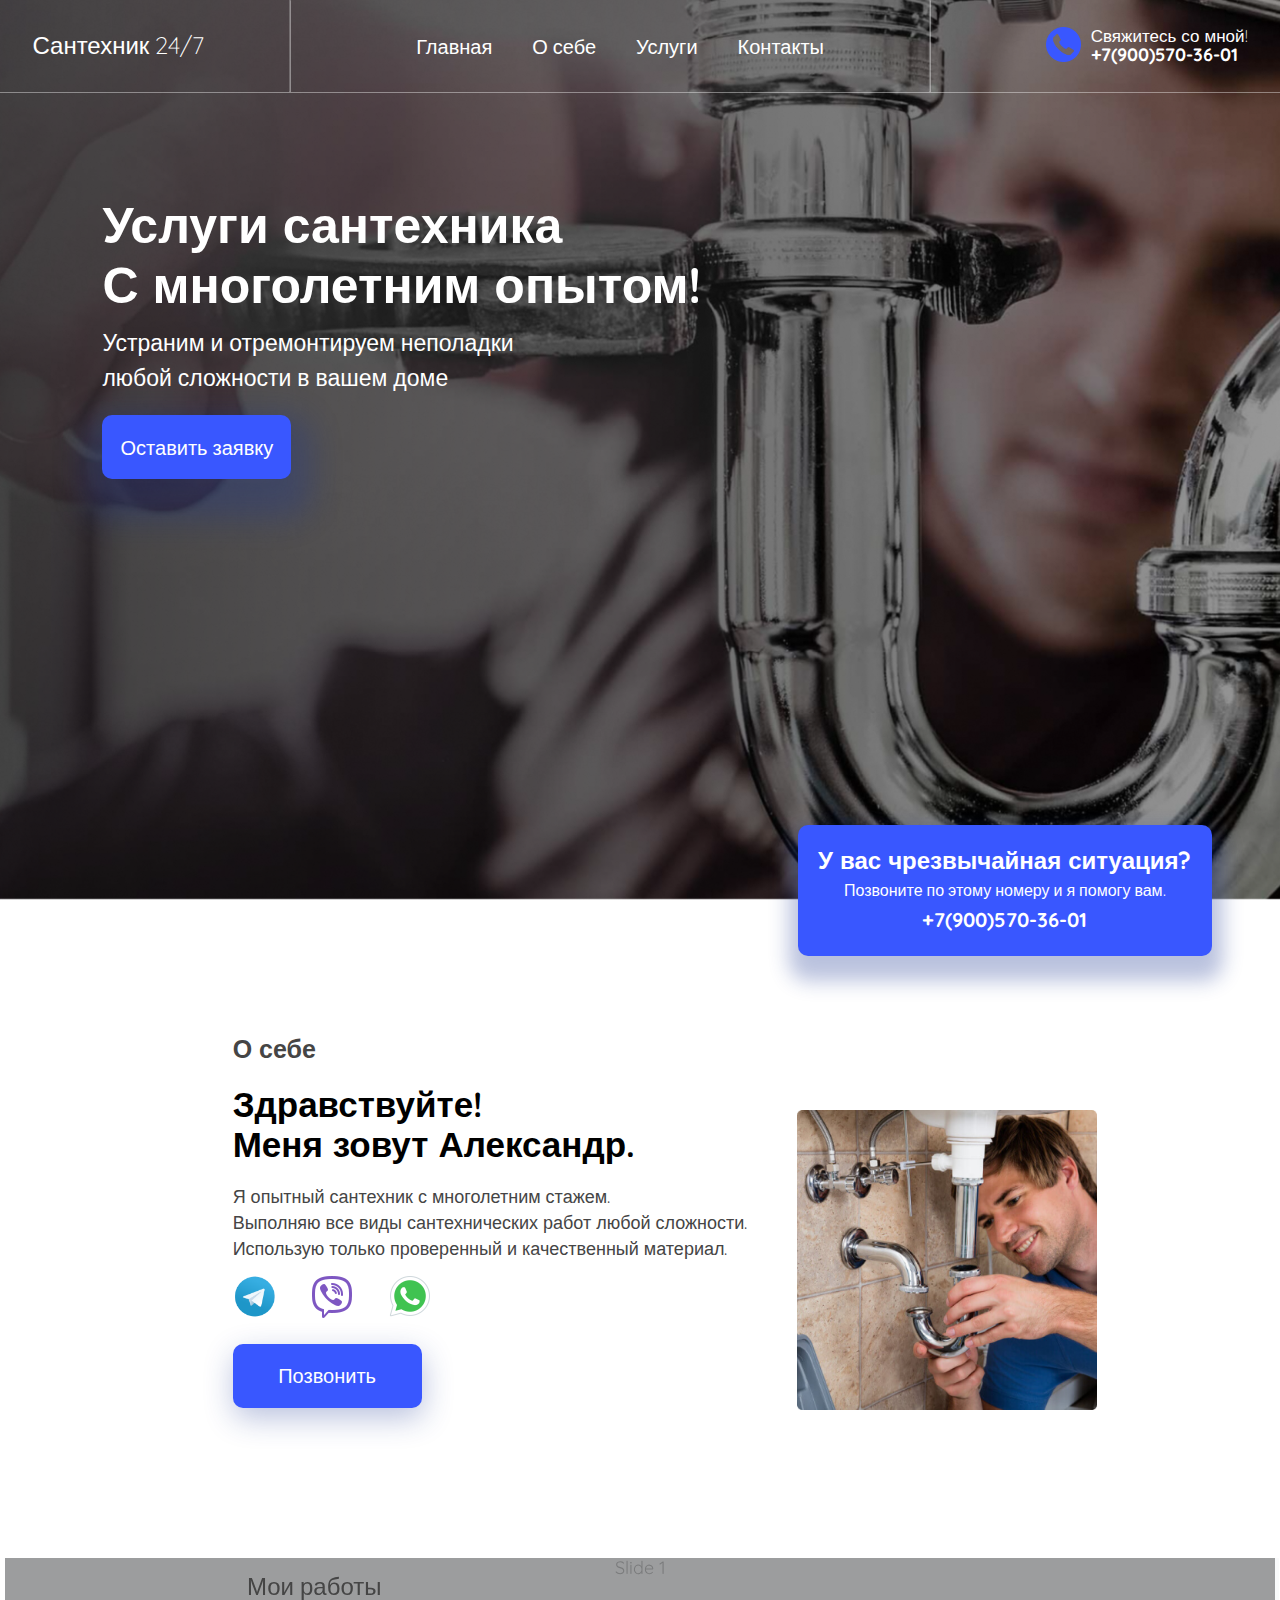
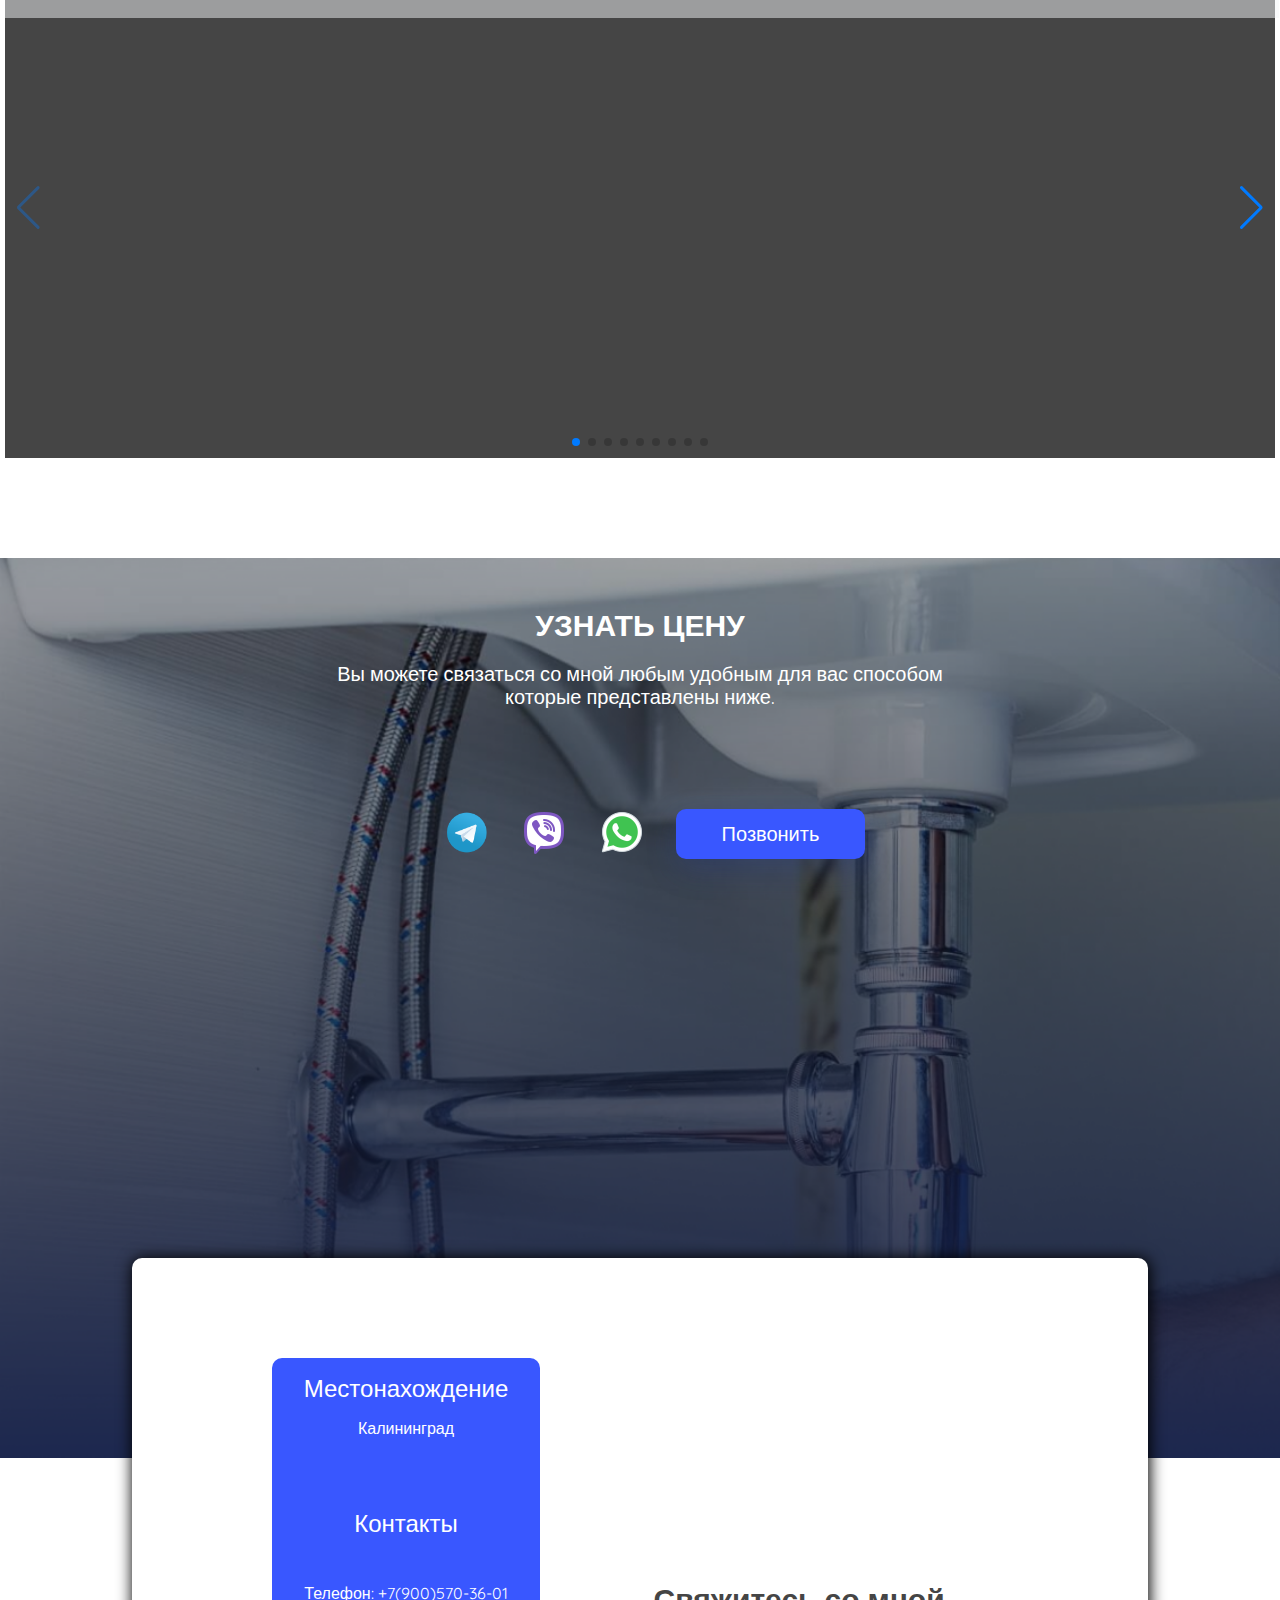
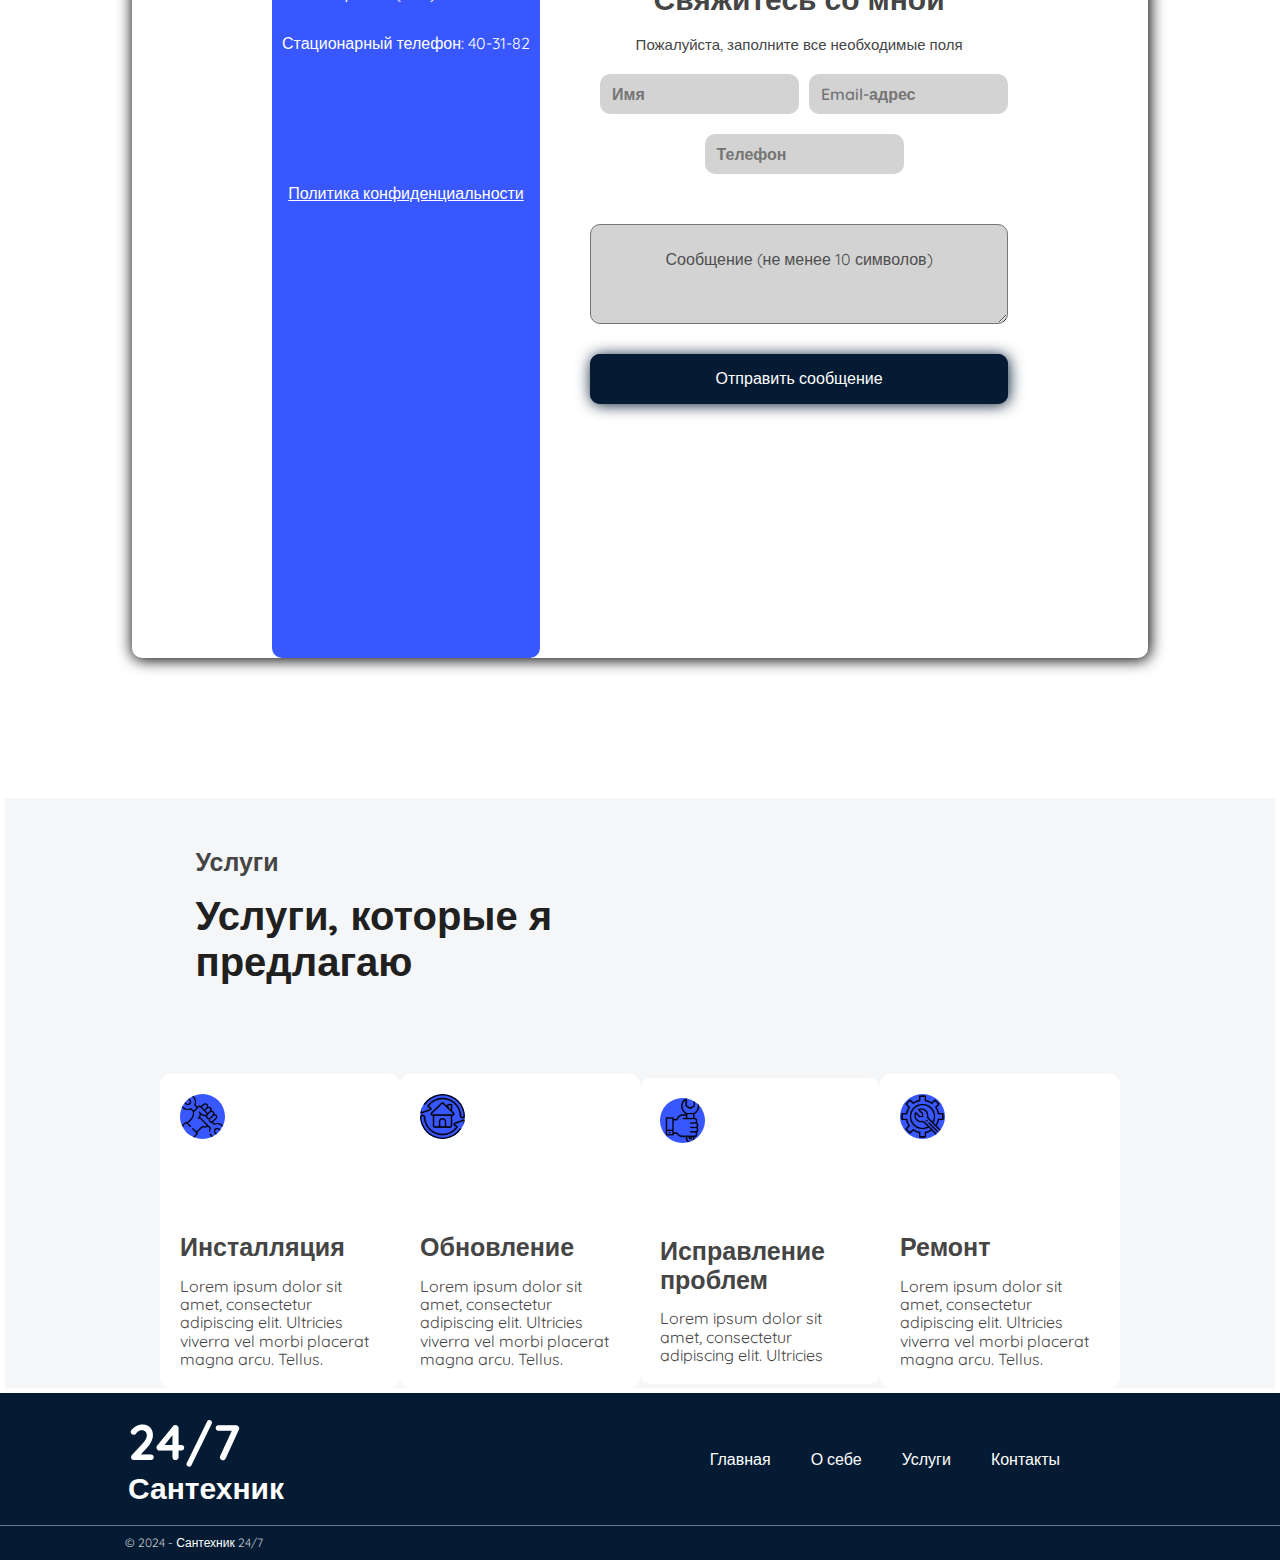
==== index.html @ 9cb9974b "v1" ====
<!DOCTYPE html>
<html xml:lang="ru" lang="ru" class="">
<head>
<meta http-equiv="X-UA-Compatible" content="IE=edge">
<meta name="viewport" content="user-scalable=no, initial-scale=1.0, maximum-scale=1.0, width=device-width">
<meta name="HandheldFriendly" content="true" >
<meta name="MobileOptimized" content="width">
<meta name="apple-mobile-web-app-capable" content="yes">
<title>Сантехник на дом</title>
<meta http-equiv="Content-Type" content="text/html; charset=UTF-8" />
<meta name="robots" content="index, follow" />
<meta name="keywords" content="веб-разработка ,вебдев макс,webdevmax,Верстальщик, веб разработчик, программист, верстка сайтов, заказать сайт, Разработчик Калининград, Веб разработчик Калининград, Верстальщик Калининград, создать сайт Калининград, Сайт с 0, верстка сайта, создание сайта, программист по созданию сайта" />
<meta name="description" content="Разработка лучших сайтов по готовому дизайну или с 0!" />
<link rel="stylesheet" href="/style/normalize.css">
<link rel="stylesheet" href="/style/style.css">
<link rel="stylesheet" href="/feedback/styleForm/form.css">
<link rel="stylesheet" href="/style/media.css">
<link rel="preconnect" href="https://fonts.googleapis.com">
<link rel="preconnect" href="https://fonts.gstatic.com" crossorigin>
<link href="https://fonts.googleapis.com/css2?family=Lora:wght@500;600&family=Nanum+Myeongjo&family=Open+Sans:ital,wght@0,300;0,400;1,300;1,400&family=Playfair+Display&family=Quicksand&display=swap" rel="stylesheet">
<link rel="stylesheet" href="https://cdn.jsdelivr.net/npm/swiper@11/swiper-bundle.min.css" />
</head>
<header>
    
    <div class="menuBtn">
        <span></span>
        <span></span>
        <span></span>
      </div>
    <div class="header-nav" id="header">
        <h2>Сантехник 24/7</h2>
        <hr>
        <nav>
            <ul>
                <a href="#header"><li>Главная</li></a>
                <a href="#about"><li>О себе</li></a>
                <a href="#services"><li>Услуги</li></a>
                <a href="#contact"><li>Контакты</li></a>
            </ul>
        </nav>
        <hr>
        <div class="contact-mobile">
            <a href="tel:+79005703601"><img src="/icon/mobile.png" alt="mobile" width="35px" height="35px"></a>
            <div class="contact-mobile_text">
                <h2>Свяжитесь со мной!</h2>
                <p>+7(900)570-36-01</p>
            </div>
        </div>
    </div>
    <div class="header-content">
        <div class="header-content_text">
            <h2>Услуги сантехника
                <br>С многолетним опытом! 
            </h2>
            <p>Устраним и отремонтируем неполадки
                <br>любой сложности в вашем доме
            </p>
            <a href="#form"><button>Оставить заявку</button></a>
        </div>
    </div>
</header>

<body>
  <div class="btn-up btn-up_hide"></div>
  <main class="contain">
    <div class="main-block">
        <div class="main-block_up">
            <h2>У вас чрезвычайная ситуация?</h2>
            <p>Позвоните по этому номеру и я помогу вам.</p>
            <a href="tel:+79005703601">+7(900)570-36-01</a>
        </div>
    </div>
    <div class="main-block_about" id="about">
        <div class="block_about-left">
            <div class="main-block_about-text">
                <h3>О себе</h3>
                <h2>Здравствуйте! <br> Меня зовут Александр.</h2>
                <p>Я опытный сантехник с многолетним стажем.
                    <br>Выполняю все виды сантехнических работ любой сложности.
                    <br>Использую только проверенный и качественный материал.
                </p>
            </div>
            <div class="main-block_about-icon">
                <a href="https://t.me/+79506731587" target="_blank"><img src="/icon/telegram.png" alt="" width="45px" height="45px"></a>
                <a href="viber://chat?number=%2B9506731587" target="_blank"><img src="/icon/viber.png" alt=""></a>
                <a href="https://wa.me/+79506731587" target="_blank"><img src="/icon/whatsapp.png" alt=""></a>
            </div>
            <a href="tel:+79005703601"><button>Позвонить</button></a>
        </div>
        <div class="block_about-right">
            <img src="/img/foto.png" alt="Foto" width="300px" height="300px">
        </div>
    </div>

    <div class="block-work">
        <div class="block-work_header">
            <h2>Мои работы</h2>
        </div>
        <!-- Swiper -->
        <div class="swiper mySwiper">
            <div class="swiper-wrapper">
            <div class="swiper-slide">Slide 1</div>
            <div class="swiper-slide">Slide 2</div>
            <div class="swiper-slide">Slide 3</div>
            <div class="swiper-slide">Slide 4</div>
            <div class="swiper-slide">Slide 5</div>
            <div class="swiper-slide">Slide 6</div>
            <div class="swiper-slide">Slide 7</div>
            <div class="swiper-slide">Slide 8</div>
            <div class="swiper-slide">Slide 9</div>
            </div>
            <div class="swiper-button-next"></div>
            <div class="swiper-button-prev"></div>
            <div class="swiper-pagination"></div>
        </div>
    </div>

    <div class="block-testimonials"></div> <!--БЛОК С ОТЗЫВАМИ?-->

    <div class="block-connect" id="contact">
        <div class="block-connect_text">
            <h2>УЗНАТЬ ЦЕНУ</h2>
            <p>Вы можете связаться со мной любым удобным для вас способом
                <br>которые представлены ниже.
            </p>
        </div>
        <div class="block-connect-icon">
            <a href="https://t.me/+79506731587" target="_blank"><img src="/icon/telegram.png" alt="" width="45px" height="45px"></a>
            <a href="viber://chat?number=%2B9506731587" target="_blank"><img src="/icon/viber.png" alt=""></a>
            <a href="https://wa.me/+79506731587" target="_blank"><img src="/icon/whatsapp.png" alt=""></a>
            <a href="tel:+79005703601"><button>Позвонить</button></a>
        </div>
    </div>
    <div class="container" id="form">
        <div class="form-data">
            <div class="location">
                <h2>Местонахождение</h2>
                <p>Калининград</p>
            </div>
            <div class="contactUs">
                <h2>Контакты</h2>
                <p><a href="tel:+79005703601">Телефон: +7(900)570-36-01</a></p>
                <p><a href="tel:+4012403182">Стационарный телефон: 40-31-82</a></p>
            </div>
            <div class="text">
                <a href="#">Политика конфиденциальности</a>
            </div>
        </div>
        <div class="form-container form__wrapper">
            <h2>Свяжитесь со мной</h2>
            <p>Пожалуйста, заполните все необходимые поля</p>
          <!-- Форма обратной связи -->
          <form id="feedback-form" action="/feedback/form-processing.php" enctype="multipart/form-data" novalidate autocomplete="off">
            <div class="form-row">
              <!-- Имя пользователя -->
              <div class="form-group">
                <input id="name" type="text" name="name" class="form-control" value="" placeholder="Имя" minlength="2"
                  maxlength="30" required="required" autocomplete="off">
                <div class="invalid-feedback"></div>
              </div>
              <!-- Email пользователя -->
              <div class="form-group">
                <input id="email" type="email" name="email" required="required" class="form-control" value=""
                  placeholder="Email-адрес" autocomplete="off">
                <div class="invalid-feedback"></div>
              </div>
            </div>
            <!-- Телефон -->
            <div class="form-group">
                <div class="input-group">
                <input id="phone" type="tel" name="phone" class="form-control" placeholder="Телефон" pattern="^(?[0-9]{3})?(s+)?[0-9]{3}-?[0-9]{2}-?[0-9]{2}$">
                <div class="invalid-feedback"></div>
                </div>
            </div>
            <!-- Сообщение пользователя -->
            <div class="form-group">
      
              <textarea id="message" name="message" class="form-control" rows="3"
                placeholder="Сообщение (не менее 10 символов)" minlength="10" maxlength="500"
                required="required"></textarea>
              <div class="invalid-feedback"></div>
            </div>
    
            <!-- Сообщение об ошибке -->
            <div class="form-error form-error_hide">Исправьте данные и отправьте форму ещё раз.</div>
    
            <!-- Кнопка для отправки формы на сервер -->
            <div class="form-submit">
              <button type="submit">Отправить сообщение</button>
            </div>
    
          </form>
    
          <!-- Сообщение об успешной отправки формы -->
          <div class="form-success form-success_hide">
            <div class="form-success__message">Сообщение успешно отправлена. Нажмите <button type="button"
                class="form-success__btn">здесь</button>, если нужно отправить ещё одно сообщение.</div>
          </div>
    
        </div>
    
      </div>

      <div class="block-services" id="services">
        <div class="block-services_text">
            <h3>Услуги</h3>
            <h2>Услуги, которые я <br> предлагаю</h2>
        </div>
        <div class="block-services_display">
            <div class="installations">
                <img src="/icon/Installations.png" alt="" width="45px" height="45px">
                <div class="text-installations">
                    <h3>Инсталляция</h3>
                    <p>Lorem ipsum dolor sit amet,  consectetur adipiscing elit. Ultricies viverra vel morbi  placerat magna arcu. Tellus.</p>
                </div>
            </div>
            <div class="installations">
                <img src="/icon/renovat.png" alt="" width="45px" height="45px">
                <div class="text-installations">
                    <h3>Обновление</h3>
                    <p>Lorem ipsum dolor sit amet,  consectetur adipiscing elit. Ultricies viverra vel morbi  placerat magna arcu. Tellus.</p>
                </div>
            </div>
            <div class="installations">
                <img src="/icon/fixing.png" alt="" width="45px" height="45px">
                <div class="text-installations">
                    <h3>Исправление проблем</h3>
                    <p>Lorem ipsum dolor sit amet,  consectetur adipiscing elit. Ultricies </p>
                </div>
            </div>
            <div class="installations">
                <img src="/icon/repair.png" alt="" width="45px" height="45px">
                <div class="text-installations">
                    <h3>Ремонт</h3>
                    <p>Lorem ipsum dolor sit amet,  consectetur adipiscing elit. Ultricies viverra vel morbi  placerat magna arcu. Tellus.</p>
                </div>
            </div>
        </div>
      </div>
  </main>
  <footer class="footer">
    <div class="footer-nav">
        <div class="logo-footer">
            <h1>24/7</h1>
            <h2>Сантехник</h2>
        </div>
        <nav>
            <ul>
                <a href="#header"><li>Главная</li></a>
                <a href="#about"><li>О себе</li></a>
                <a href="#services"><li>Услуги</li></a>
                <a href="#contact"><li>Контакты</li></a>
            </ul>
        </nav>
    </div>
    <div class="footer-bottom">
        <p>© 2024 - Сантехник 24/7</p>
    </div>
  </footer>
  <script src="/feedback/js/form-processing.js"></script>
  <script>
    /*
      attachMaxItems: 3,
      attachMaxFileSize: 128,
      attachExt: ['png', 'jpg']
    */

    ItcSubmitForm.getOrCreateInstance('form');

    document.addEventListener('itc.successSendForm', (e) => {
      const el = e.target.closest('.form-container').querySelector('.form-success');
      el.classList.remove('form-success_hide');
    });

    // при клике на .form-success__btn
    document.querySelector('.form-success__btn').addEventListener('click', (e) => {
      const el = e.target.closest('.form-container').querySelector('form');
      const form = ItcSubmitForm.getOrCreateInstance(el);
      form.reset();
      e.target.closest('.form-container').querySelector('.form-success').classList.add('form-success_hide');
    });

  </script>
<script src="https://cdn.jsdelivr.net/npm/swiper@11/swiper-bundle.min.js"></script>
<script src="/script/add.js"></script>

</body>
</html>
---- style/style.css ----
@charset "UTF-8";
* {
  box-sizing: border-box;
  margin: 0;
  font-family: "Lora", serif;
  font-family: "Nanum Myeongjo", serif;
  font-family: "Open Sans", sans-serif;
  font-family: "Playfair Display", serif;
  font-family: "Quicksand", sans-serif;
}

html {
  scroll-behavior: smooth;
}

.btn-up {
  position: fixed;
  background-color: #3957FF;
  right: 50px;
  bottom: 0;
  border-top-left-radius: 8px;
  border-top-right-radius: 8px;
  cursor: pointer;
  display: flex;
  align-items: center;
  justify-content: center;
  width: 60px;
  height: 50px;
  z-index: 5;
}

.btn-up::before {
  content: "";
  width: 40px;
  height: 40px;
  background: transparent no-repeat center center;
  background-size: 100% 100%;
  background-image: url("data:image/svg+xml,%3Csvg xmlns='http://www.w3.org/2000/svg' width='16' height='16' fill='%23fff' viewBox='0 0 16 16'%3E%3Cpath fill-rule='evenodd' d='M7.646 4.646a.5.5 0 0 1 .708 0l6 6a.5.5 0 0 1-.708.708L8 5.707l-5.646 5.647a.5.5 0 0 1-.708-.708l6-6z'/%3E%3C/svg%3E");
}

.btn-up_hide {
  display: none;
}

@media (hover: hover) and (pointer: fine) {
  .btn-up:hover {
    background-color: #202020; /* цвет заднего фона при наведении */
  }
}
.menuBtn.active span:nth-of-type(1) {
  display: none;
}

.menuBtn.active span:nth-of-type(2) {
  top: 50%;
  transform: translate(-50%, 0%) rotate(45deg);
}

.menuBtn.active span:nth-of-type(3) {
  top: 50%;
  transform: translate(-50%, 0%) rotate(-45deg);
}

.menuBtn {
  margin-top: 20px;
  margin-left: 85%;
  cursor: pointer;
  width: 100px;
  height: 30px;
  position: fixed;
  z-index: 3;
  overflow: hidden;
  display: none;
}

.menuBtn span {
  width: 30px;
  height: 3px;
  position: absolute;
  top: 50%;
  left: 75%;
  transform: translate(-50%, -50%);
  background-color: #3957FF;
  transition: all 0.5s;
}

.menuBtn span:nth-of-type(2) {
  top: calc(50% - 5px);
}

.menuBtn span:nth-of-type(3) {
  top: calc(50% + 5px);
}

header {
  background-image: url(/img/fon.png);
  background-size: cover;
  background-repeat: no-repeat;
  height: 100vh;
  top: 0;
}

.header-nav {
  display: flex;
  flex-direction: row;
  align-items: center;
  justify-content: space-around;
  border-bottom: 1px solid rgba(255, 255, 255, 0.4);
}
.header-nav hr {
  height: 90px;
  margin-left: 20px;
  border-color: rgba(255, 255, 255, 0.4);
}
.header-nav h2 {
  color: #FFFFFF;
  font-weight: 200;
}

nav ul {
  list-style-type: none;
  display: flex;
  flex-direction: row;
  align-items: center;
  justify-content: center;
}
nav ul a {
  padding: 20px;
  text-decoration: none;
  color: #FFFFFF;
  font-size: 20px;
  transition: 1s;
}
nav ul a:hover {
  transform: scale(1.1);
  color: #e6e6e6;
}

.contact-mobile {
  display: flex;
  flex-direction: row;
  align-items: center;
  justify-content: center;
  margin-left: 50px;
}
.contact-mobile .contact-mobile_text {
  color: #FFFFFF;
  margin-left: 10px;
}
.contact-mobile .contact-mobile_text h2 {
  font-size: 17px;
}
.contact-mobile .contact-mobile_text p {
  font-weight: 900;
  font-size: 18px;
}

.header-content {
  display: flex;
  align-items: center;
  justify-content: flex-start;
  padding: 8%;
}
.header-content .header-content_text h2 {
  line-height: 60px;
  font-size: 50px;
  color: #FFFFFF;
}
.header-content .header-content_text p {
  color: #FFFFFF;
  margin-top: 10px;
  line-height: 35px;
  font-size: 23px;
}
.header-content .header-content_text button {
  margin-top: 20px;
  background-color: #3957FF;
  border: none;
  height: 64px;
  width: 189px;
  font-size: 20px;
  text-align: center;
  color: #FFFFFF;
  border-radius: 10px;
  cursor: pointer;
  box-shadow: 1px 20px 30px 20px rgba(28, 54, 147, 0.3);
  transition: 0.5s;
}
.header-content .header-content_text button:hover {
  background-color: rgb(28, 54, 147);
}

main {
  margin: 5px;
}
main .main-block {
  position: relative;
  display: flex;
  align-items: center;
  justify-content: flex-end;
  margin-right: 5%;
}
main .main-block_up {
  position: absolute;
  background-color: #3957FF;
  color: #FFFFFF;
  text-align: center;
  padding: 20px;
  line-height: 30px;
  margin-top: -30px;
  border-radius: 10px;
  box-shadow: 1px 15px 20px 10px rgba(28, 54, 147, 0.3);
}
main .main-block_up a {
  color: #FFFFFF;
  text-decoration: none;
  font-weight: 700;
  font-size: 20px;
  -webkit-animation: borderAnim 1s linear infinite;
          animation: borderAnim 1s linear infinite;
}
main .main-block_about {
  margin-top: 100px;
  display: flex;
  align-items: flex-start;
  justify-content: center;
  flex-direction: row;
  flex-wrap: wrap;
}
main .main-block_about .block_about-left {
  margin: 50px;
}
main .main-block_about .main-block_about-text h3 {
  color: #454545;
  font-size: 25px;
  margin-top: -20px;
}
main .main-block_about .main-block_about-text h2 {
  font-family: 600;
  font-size: 35px;
  margin-top: 20px;
}
main .main-block_about .main-block_about-text p {
  color: #454545;
  font-size: 18px;
  margin-top: 20px;
  line-height: 26px;
}
main .main-block_about .main-block_about-icon {
  margin-top: 10px;
  display: flex;
  align-items: center;
  margin-left: -30px;
}
main .main-block_about .main-block_about-icon img {
  margin-left: 30px;
}
main .main-block_about button {
  margin-top: 20px;
  background-color: #3957FF;
  border: none;
  height: 64px;
  width: 189px;
  font-size: 20px;
  text-align: center;
  color: #FFFFFF;
  border-radius: 10px;
  cursor: pointer;
  box-shadow: 1px 10px 30px rgba(28, 54, 147, 0.3);
  transition: 0.5s;
}
main .main-block_about button:hover {
  background-color: rgb(28, 54, 147);
}
main .main-block_about .block_about-right {
  margin-top: 105px;
}

@-webkit-keyframes borderAnim {
  100% {
    border-bottom: 1px solid #FFFFFF;
  }
}

@keyframes borderAnim {
  100% {
    border-bottom: 1px solid #FFFFFF;
  }
}
.block-work {
  margin-top: 100px;
}
.block-work .block-work_header {
  background-color: rgba(244, 246, 248, 0.5);
  position: absolute;
  z-index: 100;
  width: 99.5%;
  height: 60px;
}
.block-work .block-work_header h2 {
  color: #454545;
  margin-left: 19%;
  margin-top: 15px;
  font-weight: 300;
}

.swiper {
  width: 100%;
  height: 500px;
}

.swiper-slide {
  text-align: center;
  font-size: 18px;
  background: #454545;
  display: flex;
  justify-content: center;
  align-items: center;
}

.swiper-slide img {
  display: block;
  width: 100%;
  height: 100%;
  -o-object-fit: cover;
     object-fit: cover;
}

.block-connect {
  background-image: url(/img/fon2.png);
  background-size: cover;
  background-repeat: no-repeat;
  margin-top: 100px;
  margin-left: -5px;
  margin-right: -5px;
  height: 100vh;
}
.block-connect .block-connect_text {
  padding-top: 50px;
  text-align: center;
}
.block-connect .block-connect_text h2 {
  color: #FFFFFF;
  font-size: 30px;
}
.block-connect .block-connect_text p {
  margin-top: 20px;
  color: #FFFFFF;
  font-size: 20px;
}
.block-connect .block-connect-icon {
  display: flex;
  align-items: center;
  justify-content: center;
  flex-direction: row;
  flex-wrap: wrap;
  margin-top: 100px;
}
.block-connect .block-connect-icon img {
  margin-left: 30px;
}
.block-connect .block-connect-icon button {
  background-color: #3957FF;
  border: none;
  height: 50px;
  width: 189px;
  font-size: 20px;
  text-align: center;
  margin-left: 30px;
  color: #FFFFFF;
  border-radius: 10px;
  cursor: pointer;
  box-shadow: 1px 10px 30px rgba(28, 54, 147, 0.3);
  transition: 0.5s;
}
.block-connect .block-connect-icon button:hover {
  background-color: rgb(28, 54, 147);
}

.block-services {
  margin-top: -50px;
  background-color: #F4F6F8;
}
.block-services h3 {
  color: #454545;
  font-size: 25px;
  padding-top: 50px;
}
.block-services h2 {
  margin-top: 15px;
  color: #202020;
  font-size: 40px;
}
.block-services .block-services_text {
  margin: 15%;
}
.block-services .block-services_display {
  display: flex;
  flex-direction: row;
  flex-wrap: wrap;
  align-items: center;
  justify-content: center;
  margin-top: -100px;
}
.block-services .block-services_display .installations {
  background-color: white;
  color: #454545;
  border-radius: 10px;
  transition: 1s;
}
.block-services .block-services_display .installations:hover {
  background-color: #3957FF;
  color: white;
}
.block-services .block-services_display .installations img {
  margin: 20px;
  background-color: #3957FF;
  border-radius: 50%;
  -o-object-fit: cover;
     object-fit: cover;
}
.block-services .block-services_display .installations .text-installations {
  padding: 20px;
}
.block-services .block-services_display .installations .text-installations h3 {
  width: 200px;
}
.block-services .block-services_display .installations .text-installations p {
  margin-top: 15px;
  width: 200px;
}

footer {
  background-color: #051B34;
  color: #FFFFFF;
}
footer .footer-nav {
  display: flex;
  flex-direction: row;
  align-items: center;
  justify-content: space-between;
  flex-wrap: wrap;
  border-bottom: 1px solid rgba(255, 255, 255, 0.4);
}
footer .footer-nav .logo-footer {
  margin: 20px;
  margin-left: 10%;
}
footer .footer-nav .logo-footer h1 {
  font-size: 50px;
  font-weight: bold;
}
footer .footer-nav .logo-footer h2 {
  font-size: 30px;
  font-weight: bold;
}

footer .footer-nav h2 {
  font-weight: 200;
}
footer nav {
  margin-right: 200px;
}
footer nav ul {
  list-style-type: none;
  display: flex;
  flex-direction: row;
  align-items: center;
  justify-content: center;
}
footer nav ul a {
  padding: 20px;
  text-decoration: none;
  font-size: 16px;
  transition: 1s;
}
footer nav ul a:hover {
  transform: scale(1.1);
  color: #e6e6e6;
}
footer .footer-bottom p {
  margin-left: 9%;
  padding: 10px;
  font-weight: 200;
  font-size: 12px;
}/*# sourceMappingURL=style.css.map */
---- feedback/styleForm/form.css ----
.container{
  background-color: white;
  padding-top: 50px;
  border-radius: 10px;
  margin-left: 10%;
  margin-right: 10%;
  margin-top: -200px;
  display: flex;
  align-items: center;
  justify-content: center;
  flex-direction: row;
  flex-wrap: wrap-reverse;
  box-shadow: 1px 1px 15px 1px black;
}
.form-data{
  background-color: #3957FF;
  color: #fff;
  border-radius: 10px;
  padding: 10px;
  margin-right: 50px;
  margin-top: 50px;
  line-height: 50px;
  height: 100vh;
  text-align: center;
}
.form-data h2{
  font-weight: 300;
}
.location{
  line-height: 40px;
}
.contactUs{
  margin-top: 50px;
}
.contactUs h2{
  margin-bottom: 20px;
}
.contactUs a{
  text-decoration: none;
  color: #fff;
  line-height: 30px;
}
.text{
  margin-top: 100px;
  margin-bottom: 20px;
}
.text a{
 
  color: #fff;
  
}
.form-container{
  display: flex;
  flex-direction: column;
  justify-content: center;
  align-items: center;
  
}
.form-container h2{
  color: #454545;
  font-size: 30px;
  margin-top: 20px;
}
.form-container p{
  color: #454545;
  font-size: 15px;
  margin-top: 20px;
}
.form-group{
  display: flex;
  flex-direction: column;
  align-items: center;
  justify-content: center;
}
label{
  color: #28a745;
}
label a{
  color: white;
}
.form-row{
  display: flex;
  flex-direction: row;
  align-items: center;
  justify-content: center;
}
input{
  border: none;
  background-color: #d3d3d3;
  margin-top: 20px;
  color: black;
  height: 40px;
  border-radius: 10px;
  background-clip: padding-box;
  margin-left: 10px;
  font-weight: 600;
  text-align: center;
}
input::placeholder{
  text-align: left;
  padding-left: 10px;
}
input:focus{
  outline: none;
  background-color: #d3d3d3;
}
textarea::placeholder{
  color: #4F4F4F;
  padding-top: 15px;
  text-align: center;
}
textarea{
  width: 100%;
  height: 100px;
  margin-top: 50px;
  background-color: #d3d3d3;
  color: black;
  border-radius: 10px;
  padding: 10px;
  outline: none;
}
.form-check{
  display: flex;
  flex-direction: column;
  justify-content: center;
  align-items: center;
  
}


/* Стили для сообщения об ошибках */
.form-error {
  position: relative;
  padding: .5rem 1rem 0.6rem;
  margin-bottom: 1rem;
  border-radius: .25rem;
  color: #dc3545;
  background-color: #dc35450d;
  border: 1px solid #dc3545;
}

.form-error_hide {
  display: none;
}

/* сообщение об успешной отправки формы */
.form-success {
  position: absolute;
  z-index: 1000;
  display: flex;
  text-align: center;
  align-items: center;
  justify-content: center;
  background: rgba(0, 0, 0, .7);
  font-size: 1.25rem;
  border-radius: 0.25rem;
}

.form-success_hide {
  display: none;
}

.form-success__message {
  position: relative;
  padding: 1rem;
  background-color: rgba(0, 0, 0, .7);
  color: white;
}

.form-success__btn {
  font-weight: 400;
  color: #28a745;
  text-decoration: underline;
  border: none;
  background-color: transparent;
  display: inline;
  padding: 0;
  cursor: pointer;
}





.form-submit button {
  width: 100%;
  height: 50px;
  border:none;
  outline: none;
  color: #fff;
  background: #051B34;
  cursor: pointer;
  position: relative;
  z-index: 0;
  border-radius: 10px;
  margin-top: 30px;
  box-shadow: 1px 1px 15px #051B34;
}

.form-submit button:active {
  color: #051B34
}

.form-submit button:active:after {
  background: transparent;
}

.form-submit button:hover:before {
  opacity: 1;
}

.form-submit button:after {
  z-index: -1;
  content: '';
  position: absolute;
  width: 100%;
  height: 100%;
  background: #051B34;
  left: 0;
  top: 0;
  border-radius: 10px;
}



/* CSS для индикации полей форме при их валидности */
.form-control.is-valid {
    border-color: #28a745;
    padding-right: calc(1.5em + .75rem);
    background-image: url("data:image/svg+xml,%3csvg xmlns='http://www.w3.org/2000/svg' viewBox='0 0 8 8'%3e%3cpath fill='%2328a745' d='M2.3 6.73L.6 4.53c-.4-1.04.46-1.4 1.1-.8l1.1 1.4 3.4-3.8c.6-.63 1.6-.27 1.2.7l-4 4.6c-.43.5-.8.4-1.1.1z'/%3e%3c/svg%3e");
    background-repeat: no-repeat;
    background-position: center right calc(.375em + .1875rem);
    background-size: calc(.75em + .375rem) calc(.75em + .375rem);
  }
  
  textarea.form-control.is-valid {
    padding-right: calc(1.5em + .75rem);
    background-position: top calc(.375em + .1875rem) right calc(.375em + .1875rem);
  }
  
  .form-control.is-valid:focus {
    border-color: #28a745;
    box-shadow: 0 0 0 0.2rem rgba(40, 167, 69, .25);
  }
  
  /* CSS для индикации полей форме при их не валидности */
  .invalid-feedback {
    display: none;
    width: 100%;
    margin-top: 0.25rem;
    font-size: .875em;
    color: #dc3545;
  }
  .form-control.is-invalid {
    border-color: #dc3545;
    padding-right: calc(1.5em + .75rem);
    background-image: url("data:image/svg+xml,%3csvg xmlns='http://www.w3.org/2000/svg' fill='%23dc3545' viewBox='-2 -2 7 7'%3e%3cpath stroke='%23dc3545' d='M0 0l3 3m0-3L0 3'/%3e%3ccircle r='.5'/%3e%3ccircle cx='3' r='.5'/%3e%3ccircle cy='3' r='.5'/%3e%3ccircle cx='3' cy='3' r='.5'/%3e%3c/svg%3E");
    background-repeat: no-repeat;
    background-position: center right calc(.375em + .1875rem);
    background-size: calc(.75em + .375rem) calc(.75em + .375rem);
  }
  
  textarea.form-control.is-invalid {
    padding-right: calc(1.5em + .75rem);
    background-position: top calc(.375em + .1875rem) right calc(.375em + .1875rem);
  }
  
  
  .form-control.is-invalid:focus {
    border-color: #dc3545;
    box-shadow: 0 0 0 0.2rem rgba(220, 53, 69, .25);
  }
  
  .form-control.is-invalid~.invalid-feedback,
  .is-invalid .invalid-feedback {
    display: block;
    text-align: center;
  }
  
  .form-submit {
    text-align: right;
  }
---- style/media.css ----
@media only screen and (max-width:1200px){ 
      .form-data{
        width: 90vw;
        margin-right: 0px;
        height: auto;
        line-height: normal;
      }
    }
  
  @media only screen and (max-width:992px){
    .header-nav{
      display: none;
    }
    
    .menuBtn{
      display: flex;
      z-index: 101;
    }
    .header-nav h2{
      display: none;
    }
    .header-nav hr{
      display: none;
    }
    .header-nav.popUp{
      display: flex;
      flex-direction: column;
      justify-content: space-around;
      align-items: center;
      z-index: 100;
      border-bottom-left-radius: 15px;
      border-bottom-right-radius: 15px;
      background-color: rgba(0, 0, 0, 0.9);
      position: fixed;
      height: 100vh;
      width: 100%;
      
      animation-duration: 0.55s;  /* Время работы анимации */
      animation-fill-mode: both;  /* Поведение анимации */
      animation-name: fadeInDown;/* Имя анимации */
    } 
    nav ul{
      flex-direction: column;
    }
    
    @keyframes fadeInDown { /* Сама анимация */
      0% {                /* Старт анимации */
          opacity: 0;
          transform: translate3d(100%, 0px, 0px);
      }
      100% {              /* в финале анимации - финал это заданная 0.55s */
          opacity: 1;
          transform: none;
      }
    }
    .container{
      margin-top: -100px;
    }
  }
  @media only screen and (max-width:768px){ /*-------ГОТОВО-------*/
    main .main-block_about .block_about-right{
      margin-top: 0px;
    }
    .menuBtn{
      margin-left: 80%;
    }
    .header-content .header-content_text h2{
      font-size: 40px;
    }
    .header-content .header-content_text p{
      font-size: 20px;
    }
    .header-content .header-content_text button{
      height: 50px;
    }
    main .main-block {
      justify-content: center;
      margin-right: 0px;
    }
    main .main-block_about button{
      height: 50px;
    }
    .block-services .block-services_display{
      margin-top: 0px;
    }
    footer nav{
      margin-right: 0px;
    }
  }
  @media only screen and (max-width:570px){
  
  }
  @media only screen and (max-width:400px){
   
  }
  @media only screen and (max-width:320px){
   
  }
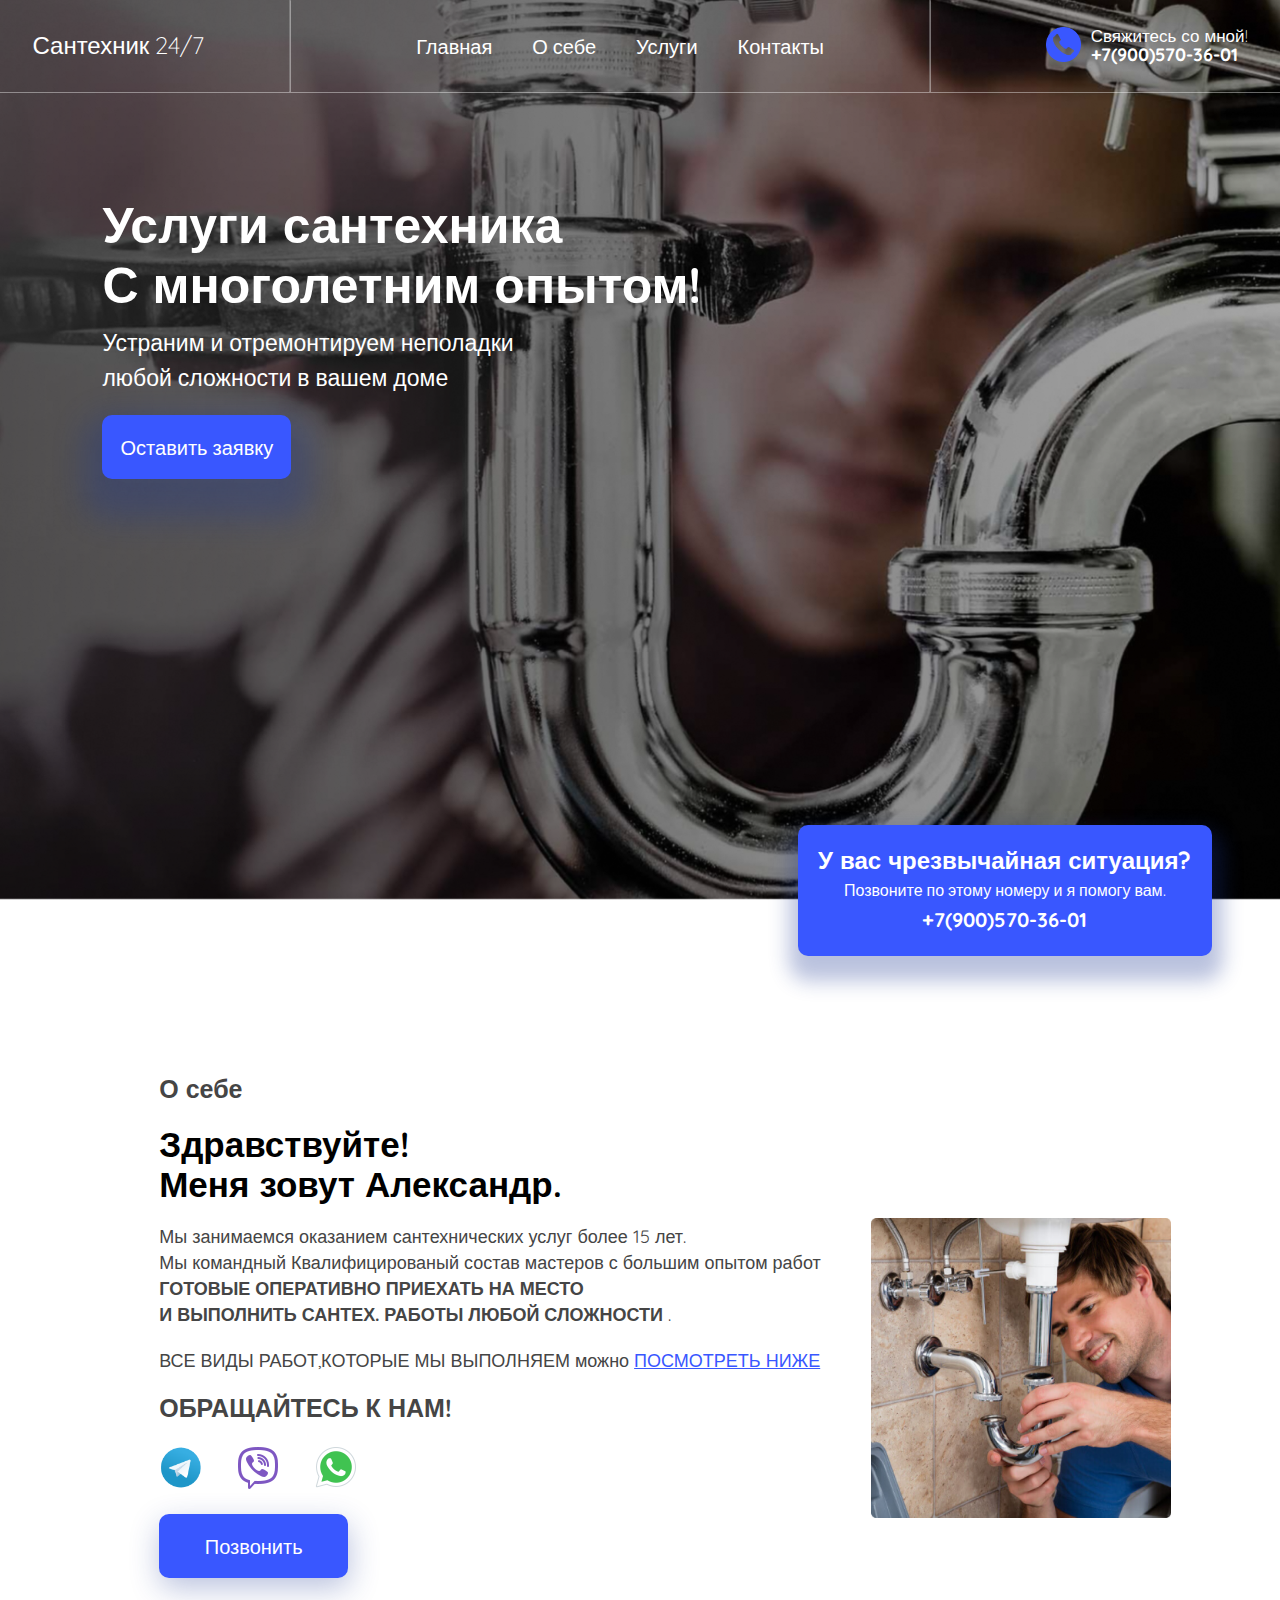
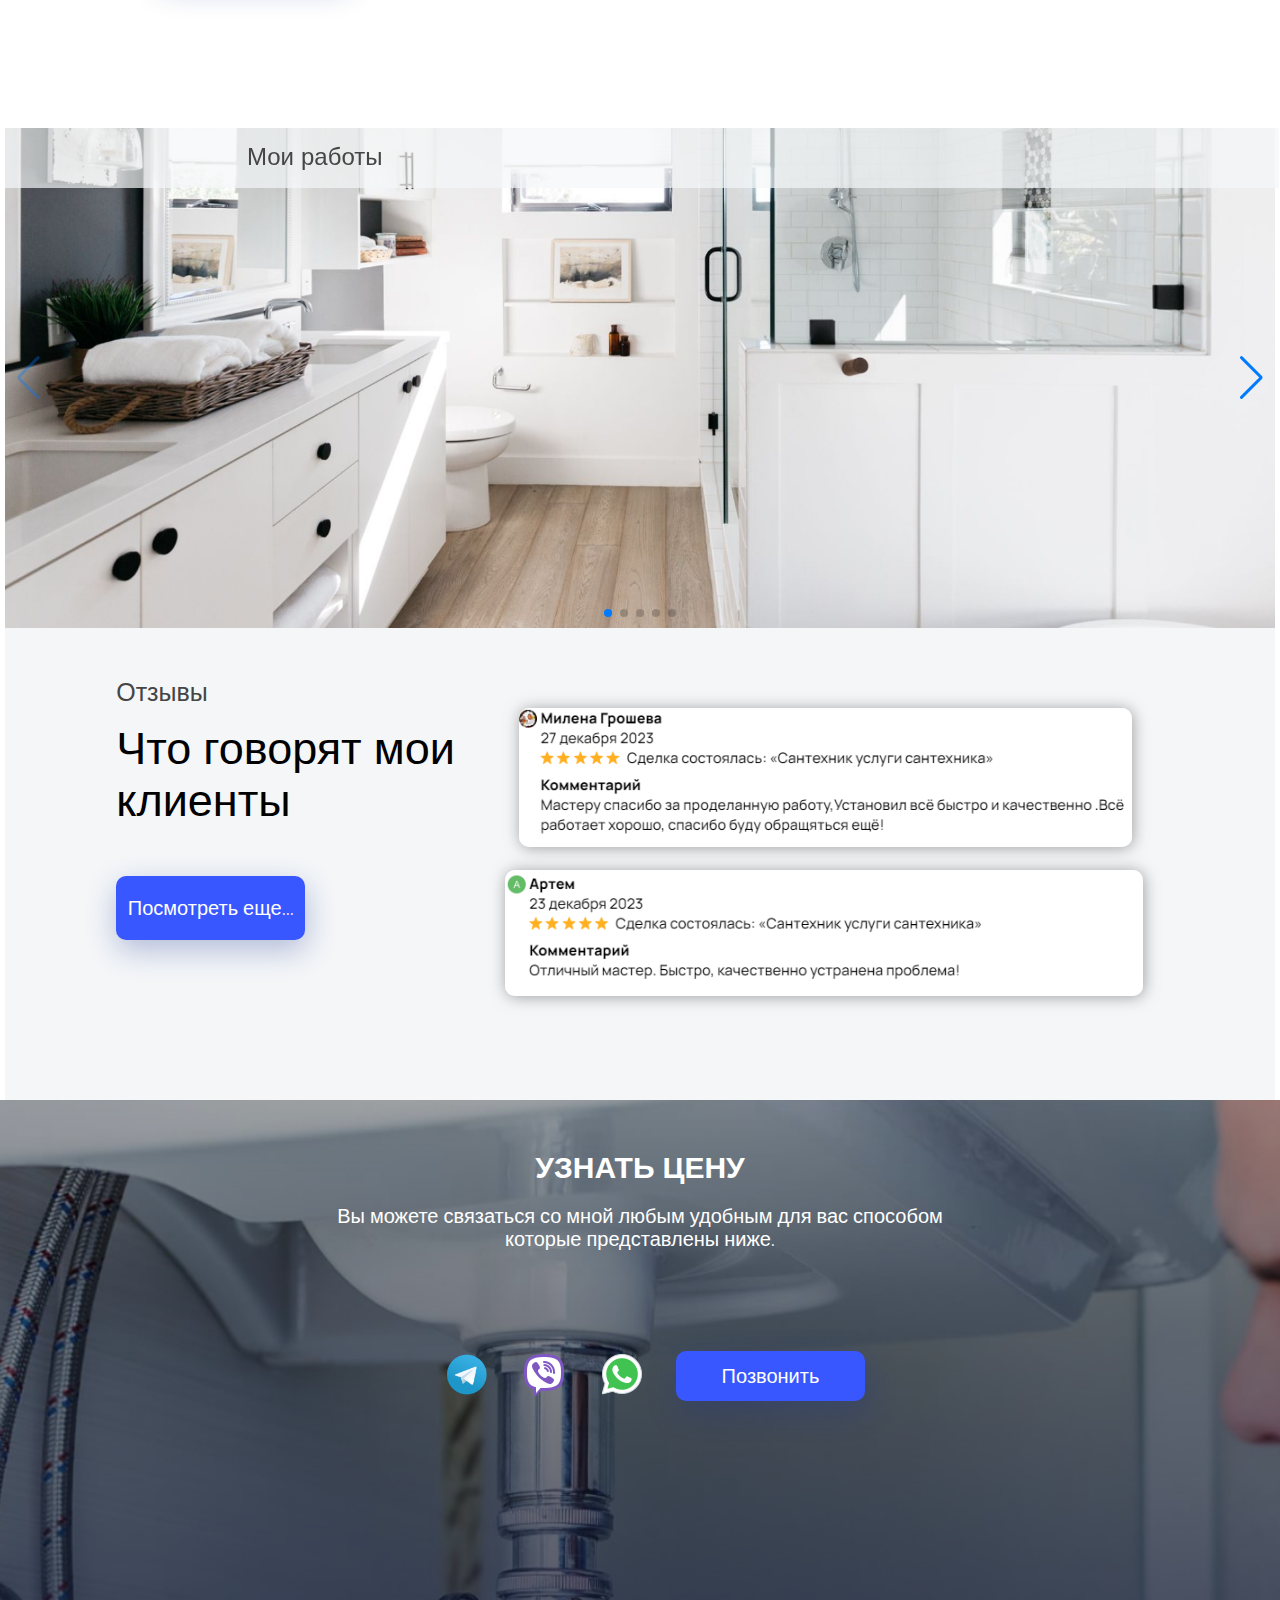
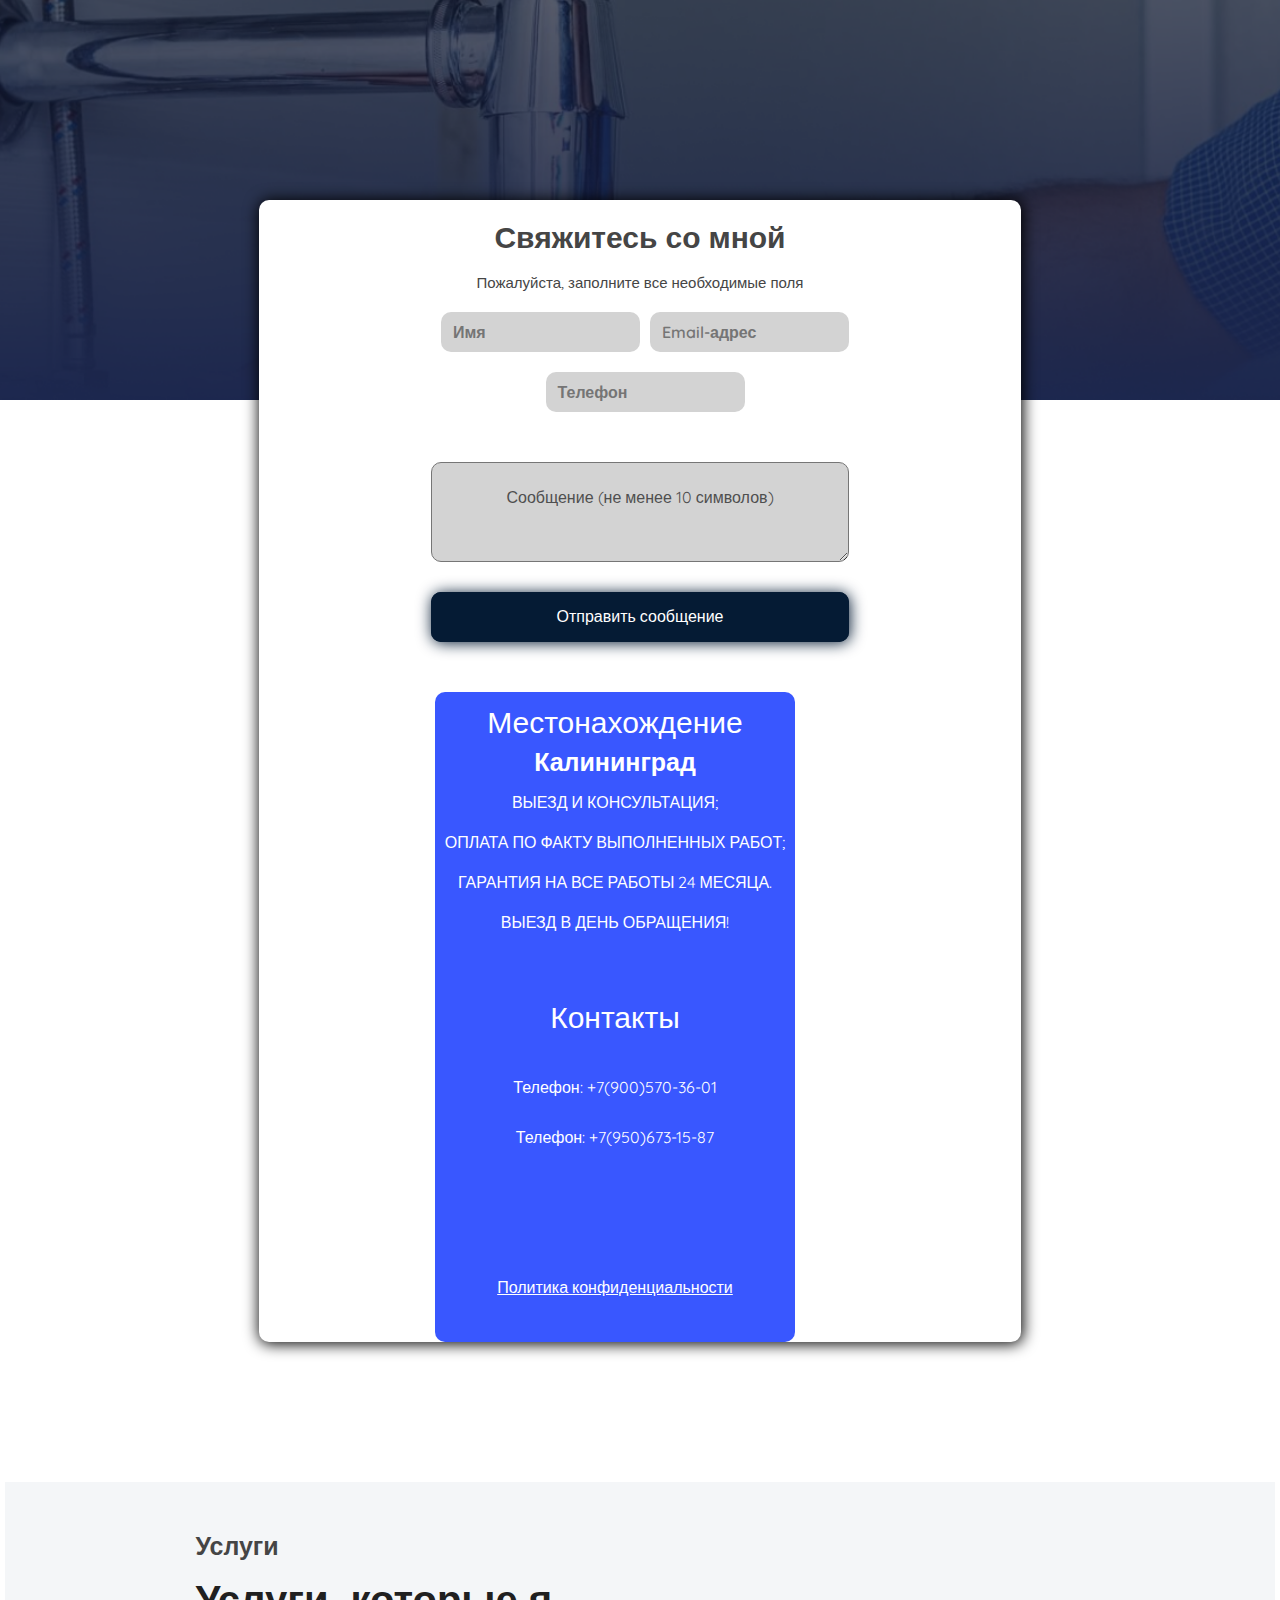
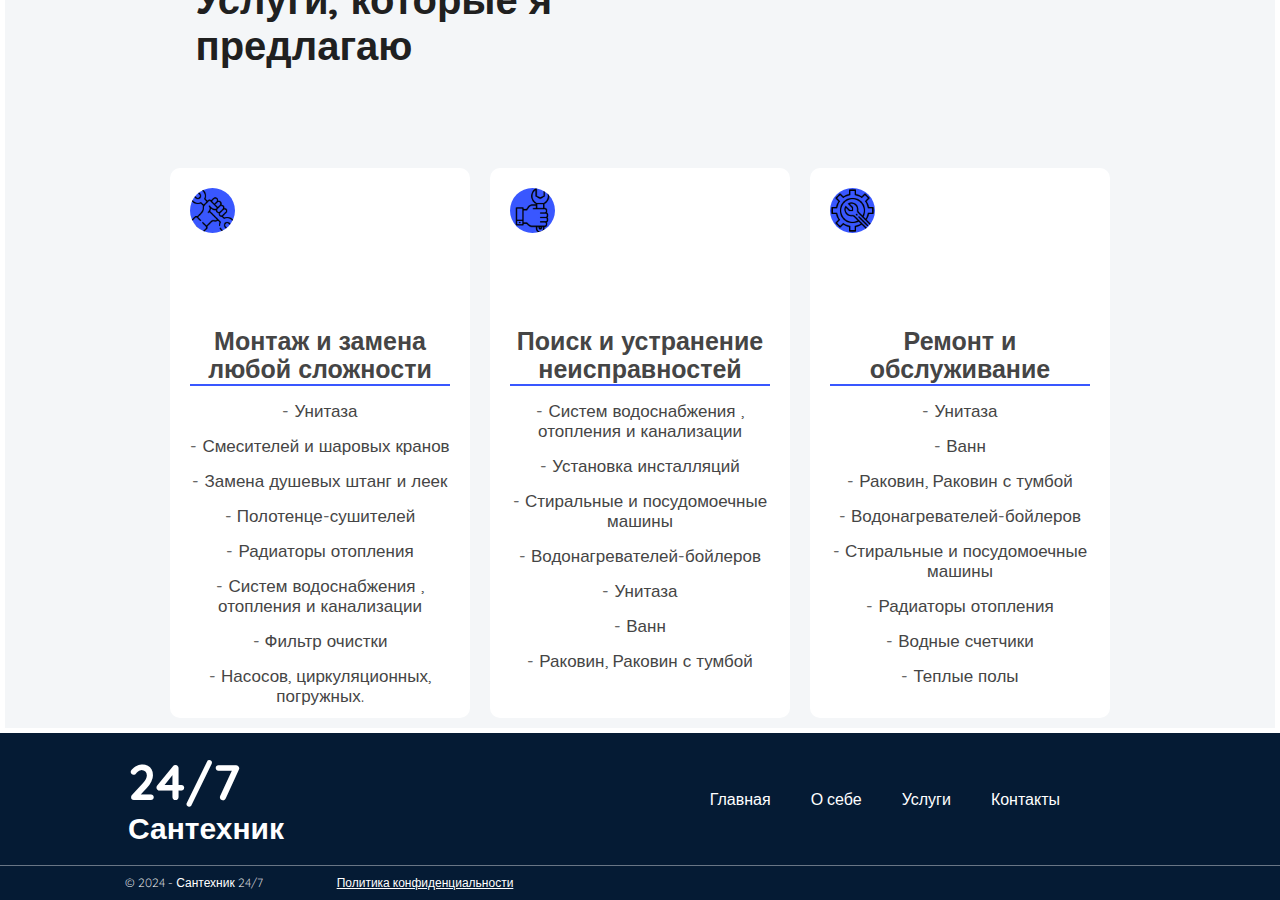
==== commit 086ef171: "v2" ====
--- a/index.html
+++ b/index.html
@@ -6,11 +6,12 @@
 <meta name="HandheldFriendly" content="true" >
 <meta name="MobileOptimized" content="width">
 <meta name="apple-mobile-web-app-capable" content="yes">
-<title>Сантехник на дом</title>
+<title>Сантехник 24/7</title>
 <meta http-equiv="Content-Type" content="text/html; charset=UTF-8" />
 <meta name="robots" content="index, follow" />
 <meta name="keywords" content="веб-разработка ,вебдев макс,webdevmax,Верстальщик, веб разработчик, программист, верстка сайтов, заказать сайт, Разработчик Калининград, Веб разработчик Калининград, Верстальщик Калининград, создать сайт Калининград, Сайт с 0, верстка сайта, создание сайта, программист по созданию сайта" />
 <meta name="description" content="Разработка лучших сайтов по готовому дизайну или с 0!" />
+<link rel="shortcut icon" href="/icon/plumberSvg.svg">
 <link rel="stylesheet" href="/style/normalize.css">
 <link rel="stylesheet" href="/style/style.css">
 <link rel="stylesheet" href="/feedback/styleForm/form.css">
@@ -75,10 +76,12 @@
             <div class="main-block_about-text">
                 <h3>О себе</h3>
                 <h2>Здравствуйте! <br> Меня зовут Александр.</h2>
-                <p>Я опытный сантехник с многолетним стажем.
-                    <br>Выполняю все виды сантехнических работ любой сложности.
-                    <br>Использую только проверенный и качественный материал.
-                </p>
+                <p>Мы занимаемся оказанием  сантехнических услуг более 15 лет.
+                    <br>Мы командный Квалифицированый состав  мастеров  с большим опытом работ
+                    <br><b> ГОТОВЫЕ ОПЕРАТИВНО ПРИЕХАТЬ НА МЕСТО 
+                    <br>И ВЫПОЛНИТЬ  САНТЕХ. РАБОТЫ ЛЮБОЙ СЛОЖНОСТИ </b>.</p>
+                <p>ВСЕ ВИДЫ РАБОТ,КОТОРЫЕ МЫ ВЫПОЛНЯЕМ можно  <a href="#services">ПОСМОТРЕТЬ  НИЖЕ</a></p>
+                <h3>ОБРАЩАЙТЕСЬ К НАМ!</h3>
             </div>
             <div class="main-block_about-icon">
                 <a href="https://t.me/+79506731587" target="_blank"><img src="/icon/telegram.png" alt="" width="45px" height="45px"></a>
@@ -99,15 +102,21 @@
         <!-- Swiper -->
         <div class="swiper mySwiper">
             <div class="swiper-wrapper">
-            <div class="swiper-slide">Slide 1</div>
-            <div class="swiper-slide">Slide 2</div>
-            <div class="swiper-slide">Slide 3</div>
-            <div class="swiper-slide">Slide 4</div>
-            <div class="swiper-slide">Slide 5</div>
-            <div class="swiper-slide">Slide 6</div>
-            <div class="swiper-slide">Slide 7</div>
-            <div class="swiper-slide">Slide 8</div>
-            <div class="swiper-slide">Slide 9</div>
+            <div class="swiper-slide">
+                <img src="/img/work1.png" alt="">
+            </div>
+            <div class="swiper-slide">
+                <img src="/img/work2.jpg" alt="">
+            </div>
+            <div class="swiper-slide">
+                <img src="/img/work3.jpg" alt="">
+            </div>
+            <div class="swiper-slide">
+                <img src="/img/work4.jpg" alt="">
+            </div>
+            <div class="swiper-slide">
+                <img src="/img/work5.jpg" alt="">
+            </div>
             </div>
             <div class="swiper-button-next"></div>
             <div class="swiper-button-prev"></div>
@@ -115,7 +124,23 @@
         </div>
     </div>
 
-    <div class="block-testimonials"></div> <!--БЛОК С ОТЗЫВАМИ?-->
+    <div class="block-testimonials">
+        <div class="block-testimonials_left-text">
+            <h3>Отзывы</h3>
+            <h2>Что говорят мои <br> клиенты</h2>
+            <a href="https://www.avito.ru/kaliningrad/predlozheniya_uslug/santehnik_uslugi_santehnika_3922082372?utm_campaign=native&utm_medium=item_page_android&utm_source=soc_sharing" target="_blank">
+                <button>Посмотреть еще...</button>
+            </a>
+        </div>
+        <div class="block-testimonials_right-text">
+            <div class="right-text_block-top">
+                <img src="/img/testimon1.png" alt="">
+            </div>
+            <div class="right-text_block-bottom">
+                <img src="/img/testimon2.png" alt="">
+            </div>
+        </div>
+    </div> <!--БЛОК С ОТЗЫВАМИ?-->
 
     <div class="block-connect" id="contact">
         <div class="block-connect_text">
@@ -135,15 +160,19 @@
         <div class="form-data">
             <div class="location">
                 <h2>Местонахождение</h2>
-                <p>Калининград</p>
+                <h4>Калининград</h4>
+                <p>ВЫЕЗД И КОНСУЛЬТАЦИЯ;
+                    <br> ОПЛАТА ПО ФАКТУ ВЫПОЛНЕННЫХ РАБОТ;
+                    <br> ГАРАНТИЯ НА ВСЕ РАБОТЫ 24 МЕСЯЦА.
+                    <br> ВЫЕЗД В ДЕНЬ ОБРАЩЕНИЯ!</p>
             </div>
             <div class="contactUs">
                 <h2>Контакты</h2>
                 <p><a href="tel:+79005703601">Телефон: +7(900)570-36-01</a></p>
-                <p><a href="tel:+4012403182">Стационарный телефон: 40-31-82</a></p>
+                <p><a href="tel:+79506731587">Телефон: +7(950)673-15-87</a></p>
             </div>
             <div class="text">
-                <a href="#">Политика конфиденциальности</a>
+                <a href="/politica.html" target="_blank">Политика конфиденциальности</a>
             </div>
         </div>
         <div class="form-container form__wrapper">
@@ -206,36 +235,52 @@
             <h3>Услуги</h3>
             <h2>Услуги, которые я <br> предлагаю</h2>
         </div>
-        <div class="block-services_display">
+        <a href="#form"><div class="block-services_display">
             <div class="installations">
                 <img src="/icon/Installations.png" alt="" width="45px" height="45px">
                 <div class="text-installations">
-                    <h3>Инсталляция</h3>
-                    <p>Lorem ipsum dolor sit amet,  consectetur adipiscing elit. Ultricies viverra vel morbi  placerat magna arcu. Tellus.</p>
-                </div>
-            </div>
-            <div class="installations">
-                <img src="/icon/renovat.png" alt="" width="45px" height="45px">
-                <div class="text-installations">
-                    <h3>Обновление</h3>
-                    <p>Lorem ipsum dolor sit amet,  consectetur adipiscing elit. Ultricies viverra vel morbi  placerat magna arcu. Tellus.</p>
+                    <h3 id="text-service">Монтаж и замена любой сложности</h3>
+                    <hr>
+                    <p>- Унитаза</p>
+                    <p>- Смесителей и шаровых кранов</p>
+                    <p>- Замена душевых штанг и леек</p>
+                    <p>- Полотенце-сушителей</p>
+                    <p>- Радиаторы отопления</p>
+                    <p>- Систем водоснабжения , отопления и  канализации</p>
+                    <p>- Фильтр очистки</p>
+                    <p>- Насосов, циркуляционных, погружных.</p>
                 </div>
             </div>
             <div class="installations">
                 <img src="/icon/fixing.png" alt="" width="45px" height="45px">
                 <div class="text-installations">
-                    <h3>Исправление проблем</h3>
-                    <p>Lorem ipsum dolor sit amet,  consectetur adipiscing elit. Ultricies </p>
+                    <h3 id="text-service">Поиск и устранение неисправностей </h3>
+                    <hr>
+                    <p>- Систем водоснабжения , отопления и  канализации</p>
+                    <p>- Установка инсталляций</p>
+                    <p>- Стиральные и посудомоечные машины</p>
+                    <p>- Водонагревателей-бойлеров</p>
+                    <p>- Унитаза</p>
+                    <p>- Ванн</p>
+                    <p>- Раковин, Раковин с тумбой</p>
                 </div>
             </div>
             <div class="installations">
                 <img src="/icon/repair.png" alt="" width="45px" height="45px">
                 <div class="text-installations">
-                    <h3>Ремонт</h3>
-                    <p>Lorem ipsum dolor sit amet,  consectetur adipiscing elit. Ultricies viverra vel morbi  placerat magna arcu. Tellus.</p>
+                    <h3 id="text-service">Ремонт и обслуживание </h3>
+                    <hr>
+                    <p>- Унитаза</p>
+                    <p>- Ванн</p>
+                    <p>- Раковин, Раковин с тумбой</p>
+                    <p>- Водонагревателей-бойлеров</p>
+                    <p>- Стиральные и посудомоечные машины</p>
+                    <p>- Радиаторы отопления</p>
+                    <p>- Водные счетчики</p>
+                    <p>- Теплые полы</p>
                 </div>
             </div>
-        </div>
+        </div></a>
       </div>
   </main>
   <footer class="footer">
@@ -255,15 +300,11 @@
     </div>
     <div class="footer-bottom">
         <p>© 2024 - Сантехник 24/7</p>
+        <a href="/politica.html" target="_blank">Политика конфиденциальности</a>
     </div>
   </footer>
   <script src="/feedback/js/form-processing.js"></script>
   <script>
-    /*
-      attachMaxItems: 3,
-      attachMaxFileSize: 128,
-      attachExt: ['png', 'jpg']
-    */
 
     ItcSubmitForm.getOrCreateInstance('form');
 
--- a/style/style.css
+++ b/style/style.css
@@ -94,6 +94,7 @@
 
 header {
   background-image: url(/img/fon.png);
+  background-position: 50%;
   background-size: cover;
   background-repeat: no-repeat;
   height: 100vh;
@@ -222,7 +223,7 @@
 main .main-block_about {
   margin-top: 100px;
   display: flex;
-  align-items: flex-start;
+  align-items: center;
   justify-content: center;
   flex-direction: row;
   flex-wrap: wrap;
@@ -233,7 +234,7 @@
 main .main-block_about .main-block_about-text h3 {
   color: #454545;
   font-size: 25px;
-  margin-top: -20px;
+  margin-top: 20px;
 }
 main .main-block_about .main-block_about-text h2 {
   font-family: 600;
@@ -246,8 +247,17 @@
   margin-top: 20px;
   line-height: 26px;
 }
+main .main-block_about .main-block_about-text p a {
+  color: #3957FF;
+  font-weight: 400;
+  transition: 1s;
+}
+main .main-block_about .main-block_about-text p a:hover {
+  color: #454545;
+  text-decoration: none;
+}
 main .main-block_about .main-block_about-icon {
-  margin-top: 10px;
+  margin-top: 20px;
   display: flex;
   align-items: center;
   margin-left: -30px;
@@ -291,7 +301,7 @@
   margin-top: 100px;
 }
 .block-work .block-work_header {
-  background-color: rgba(244, 246, 248, 0.5);
+  background-color: rgba(244, 246, 248, 0.7);
   position: absolute;
   z-index: 100;
   width: 99.5%;
@@ -301,7 +311,7 @@
   color: #454545;
   margin-left: 19%;
   margin-top: 15px;
-  font-weight: 300;
+  font-weight: 500;
 }
 
 .swiper {
@@ -326,11 +336,71 @@
      object-fit: cover;
 }
 
+.block-testimonials {
+  display: flex;
+  flex-direction: row;
+  flex-wrap: wrap;
+  align-items: flex-start;
+  justify-content: center;
+  background-color: #F4F6F8;
+  padding-bottom: 100px;
+  padding-top: 50px;
+}
+.block-testimonials .block-testimonials_left-text {
+  margin-left: 50px;
+}
+.block-testimonials .block-testimonials_left-text h3 {
+  color: #454545;
+  font-size: 25px;
+  font-weight: 500;
+}
+.block-testimonials .block-testimonials_left-text h2 {
+  color: black;
+  font-weight: 400;
+  font-size: 45px;
+  margin-top: 15px;
+}
+.block-testimonials .block-testimonials_left-text button {
+  margin-top: 50px;
+  background-color: #3957FF;
+  border: none;
+  height: 64px;
+  width: 189px;
+  font-size: 20px;
+  text-align: center;
+  color: #FFFFFF;
+  border-radius: 10px;
+  cursor: pointer;
+  box-shadow: 1px 10px 30px rgba(28, 54, 147, 0.3);
+  transition: 0.5s;
+}
+.block-testimonials .block-testimonials_left-text button:hover {
+  background-color: rgb(28, 54, 147);
+}
+.block-testimonials .block-testimonials_right-text {
+  display: flex;
+  flex-direction: column;
+  align-items: center;
+  justify-content: center;
+  margin-left: 50px;
+  margin-top: 30px;
+}
+.block-testimonials .block-testimonials_right-text img {
+  border-radius: 10px;
+  box-shadow: 1px 1px 15px rgba(122, 122, 122, 0.7);
+  width: 90%;
+  -o-object-fit: cover;
+     object-fit: cover;
+}
+.block-testimonials .block-testimonials_right-text .right-text_block-top {
+  margin-bottom: 20px;
+}
+
 .block-connect {
   background-image: url(/img/fon2.png);
   background-size: cover;
+  background-position: 40%;
   background-repeat: no-repeat;
-  margin-top: 100px;
   margin-left: -5px;
   margin-right: -5px;
   height: 100vh;
@@ -394,6 +464,9 @@
 .block-services .block-services_text {
   margin: 15%;
 }
+.block-services a {
+  text-decoration: none;
+}
 .block-services .block-services_display {
   display: flex;
   flex-direction: row;
@@ -401,12 +474,19 @@
   align-items: center;
   justify-content: center;
   margin-top: -100px;
+  cursor: pointer;
 }
 .block-services .block-services_display .installations {
   background-color: white;
   color: #454545;
   border-radius: 10px;
   transition: 1s;
+  width: 300px;
+  height: 550px;
+  margin: 10px;
+}
+.block-services .block-services_display .installations hr {
+  border: 1px solid #3957FF;
 }
 .block-services .block-services_display .installations:hover {
   background-color: #3957FF;
@@ -420,14 +500,13 @@
      object-fit: cover;
 }
 .block-services .block-services_display .installations .text-installations {
+  text-align: center;
   padding: 20px;
-}
-.block-services .block-services_display .installations .text-installations h3 {
-  width: 200px;
 }
 .block-services .block-services_display .installations .text-installations p {
   margin-top: 15px;
-  width: 200px;
+  line-height: 20px;
+  font-size: 17px;
 }
 
 footer {
@@ -454,7 +533,6 @@
   font-size: 30px;
   font-weight: bold;
 }
-
 footer .footer-nav h2 {
   font-weight: 200;
 }
@@ -478,9 +556,21 @@
   transform: scale(1.1);
   color: #e6e6e6;
 }
+footer .footer-bottom {
+  display: flex;
+  align-items: center;
+  flex-direction: row;
+  flex-wrap: wrap;
+  justify-content: flex-start;
+}
 footer .footer-bottom p {
   margin-left: 9%;
   padding: 10px;
   font-weight: 200;
   font-size: 12px;
+}
+footer .footer-bottom a {
+  color: #FFFFFF;
+  font-size: 12px;
+  margin-left: 5%;
 }/*# sourceMappingURL=style.css.map */--- a/feedback/styleForm/form.css
+++ b/feedback/styleForm/form.css
@@ -1,9 +1,8 @@
 .container{
   background-color: white;
-  padding-top: 50px;
-  border-radius: 10px;
-  margin-left: 10%;
-  margin-right: 10%;
+  border-radius: 10px;
+  margin-left: 20%;
+  margin-right: 20%;
   margin-top: -200px;
   display: flex;
   align-items: center;
@@ -20,15 +19,19 @@
   margin-right: 50px;
   margin-top: 50px;
   line-height: 50px;
-  height: 100vh;
   text-align: center;
 }
 .form-data h2{
   font-weight: 300;
+  font-size: 30px;
 }
 .location{
   line-height: 40px;
 }
+.location h4{
+ font-size: 25px;
+}
+
 .contactUs{
   margin-top: 50px;
 }
@@ -60,11 +63,13 @@
   color: #454545;
   font-size: 30px;
   margin-top: 20px;
+  text-align: center;
 }
 .form-container p{
   color: #454545;
   font-size: 15px;
   margin-top: 20px;
+  text-align: center;
 }
 .form-group{
   display: flex;
@@ -83,6 +88,7 @@
   flex-direction: row;
   align-items: center;
   justify-content: center;
+  flex-wrap: wrap;
 }
 input{
   border: none;
--- a/style/media.css
+++ b/style/media.css
@@ -90,10 +90,66 @@
     }
   }
   @media only screen and (max-width:570px){
-  
+    .menuBtn{
+      margin-left: 70%;
+    }
+    .header-content .header-content_text {
+      text-align: center;
+    }
+    main .main-block_up{
+      position: static;
+      margin-top: 0px;
+    }
+    main .main-block_about{
+      text-align: center;
+    }
+    main .main-block_about .main-block_about-icon{
+      justify-content: center;
+    }
+    .block-testimonials{
+      text-align: center;
+    }
+    .block-testimonials .block-testimonials_left-text{
+      margin-left: 0px;
+    }
+    .block-testimonials .block-testimonials_right-text{
+      margin-left: 0px;
+    }
+    .block-connect .block-connect-icon{
+      margin-top: 30px;
+    }
+   
+    .block-connect .block-connect-icon button{
+      padding-left: 20px;
+      margin-top: 30px;
+    }
+    .block-work .block-work_header{
+      width: 98%;
+    }
+    .container{
+      width: 100%;
+      margin-left: 0px;
+    }
+    .block-services{
+      text-align: center;
+    }
+    
+    footer nav ul a {
+      padding-left: 10px;
+    }
+    textarea{
+      width: 90%;
+    }
+    
   }
   @media only screen and (max-width:400px){
-   
+    footer nav ul{
+      flex-wrap: wrap;
+    }
+    footer nav ul a {
+      padding: 5px;
+      font-size: 12px;
+    }
   }
   @media only screen and (max-width:320px){
    
